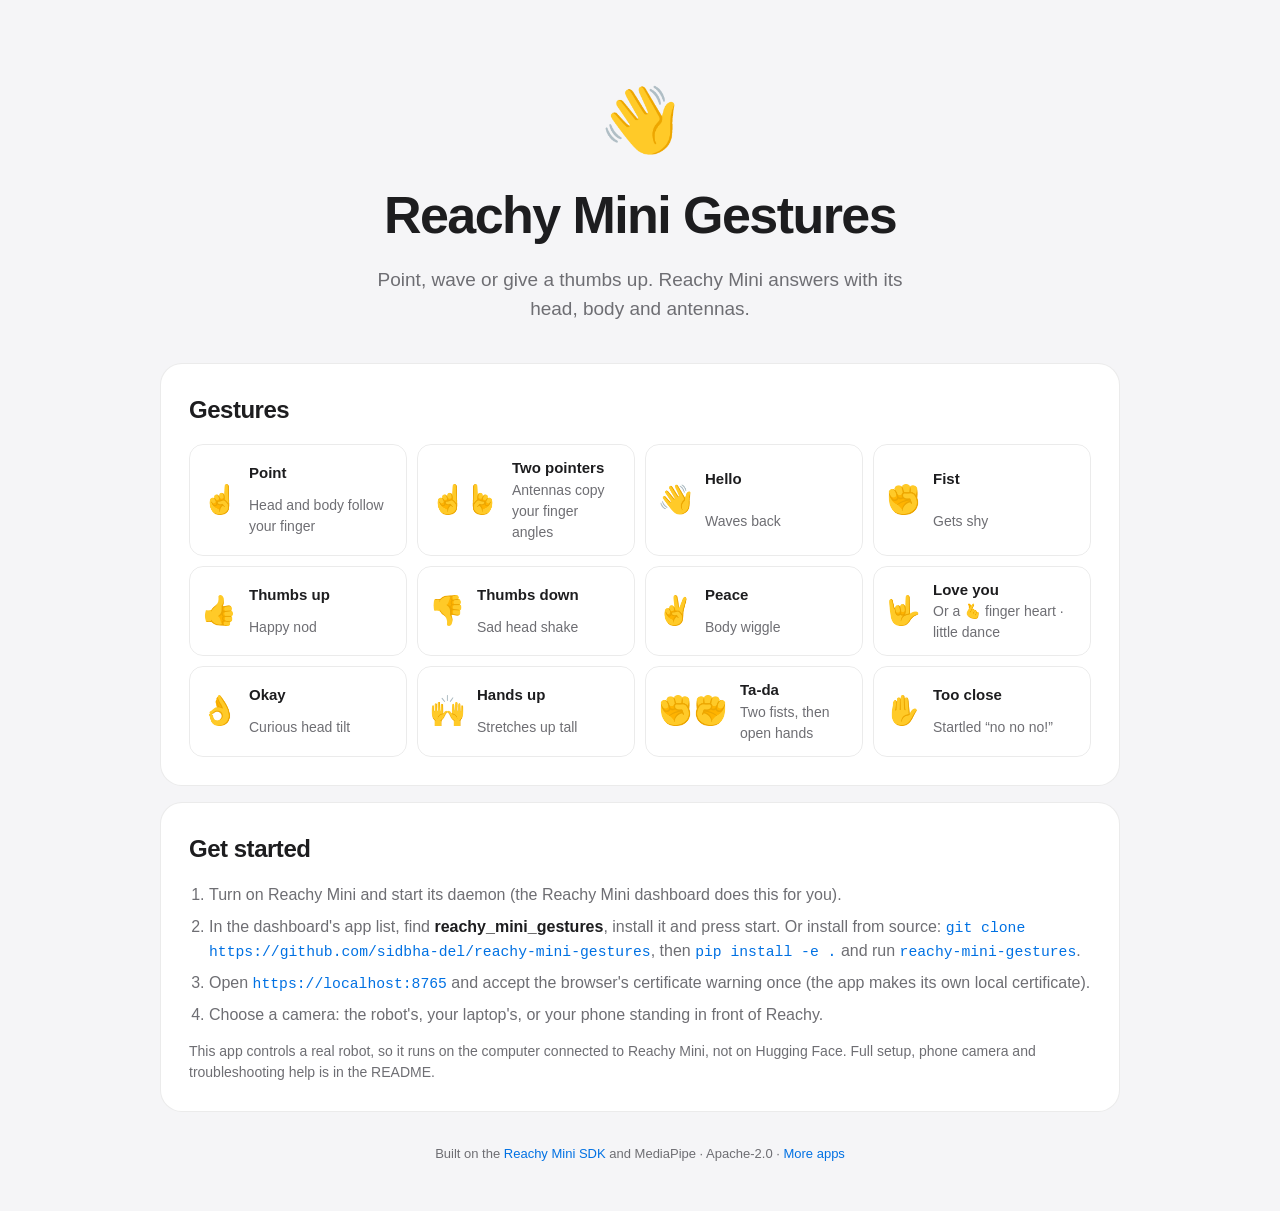
==== index.html @ 5541a3ae "Reachy Mini Gestures 0.2.0 Hand-gesture control for Reachy Mini with robot, laptop or phone camera. " ====
<!doctype html>
<html lang="en">
<head>
  <meta charset="utf-8" />
  <meta name="viewport" content="width=device-width, initial-scale=1" />
  <title>Reachy Mini Gestures</title>
  <link rel="stylesheet" href="style.css" />
</head>
<body>
  <header class="hero">
    <div class="app-icon" aria-hidden="true">👋</div>
    <h1>Reachy Mini Gestures</h1>
    <p class="tagline">Point, wave or give a thumbs up. Reachy Mini answers with its head, body and antennas.</p>
  </header>

  <main class="container">
    <section class="card">
      <h2>Gestures</h2>
      <ul class="gestures">
        <li><span>☝️</span><b>Point</b>Head and body follow your finger</li>
        <li><span class="pair">☝️<i>☝️</i></span><b>Two pointers</b>Antennas copy your finger angles</li>
        <li><span>👋</span><b>Hello</b>Waves back</li>
        <li><span>✊</span><b>Fist</b>Gets shy</li>
        <li><span>👍</span><b>Thumbs up</b>Happy nod</li>
        <li><span>👎</span><b>Thumbs down</b>Sad head shake</li>
        <li><span>✌️</span><b>Peace</b>Body wiggle</li>
        <li><span>🤟</span><b>Love you</b>Or a 🫰 finger heart · little dance</li>
        <li><span>👌</span><b>Okay</b>Curious head tilt</li>
        <li><span>🙌</span><b>Hands up</b>Stretches up tall</li>
        <li><span class="pair">✊<i>✊</i></span><b>Ta-da</b>Two fists, then open hands</li>
        <li><span>✋</span><b>Too close</b>Startled “no no no!”</li>
      </ul>
    </section>

    <section class="card">
      <h2>Get started</h2>
      <ol class="steps">
        <li>Turn on Reachy Mini and start its daemon (the Reachy Mini dashboard does this for you).</li>
        <li>In the dashboard's app list, find <b>reachy_mini_gestures</b>, install it and press start.
          Or install from source: <code>git clone https://github.com/sidbha-del/reachy-mini-gestures</code>, then <code>pip install -e .</code> and run <code>reachy-mini-gestures</code>.</li>
        <li>Open <code>https://localhost:8765</code> and accept the browser's certificate warning once (the app makes its own local certificate).</li>
        <li>Choose a camera: the robot's, your laptop's, or your phone standing in front of Reachy.</li>
      </ol>
      <p class="note">This app controls a real robot, so it runs on the computer connected to Reachy Mini, not on Hugging Face. Full setup, phone camera and troubleshooting help is in the README.</p>
    </section>
  </main>

  <footer class="footer">
    Built on the <a href="https://github.com/pollen-robotics/reachy_mini" target="_blank" rel="noopener">Reachy Mini SDK</a>
    and MediaPipe · Apache-2.0 ·
    <a href="https://huggingface.co/spaces/pollen-robotics/reachy-mini-landing-page#apps" target="_blank" rel="noopener">More apps</a>
  </footer>
</body>
</html>
---- style.css ----
* { margin: 0; padding: 0; box-sizing: border-box; }

:root {
  --bg: #f5f5f7;
  --card: #ffffff;
  --text: #1d1d1f;
  --muted: #6e6e73;
  --accent: #0071e3;
  --stroke: rgba(0, 0, 0, 0.08);
}

@media (prefers-color-scheme: dark) {
  :root { --bg: #000; --card: #1c1c1e; --text: #f5f5f7; --muted: #a1a1a6; --accent: #0a84ff; --stroke: rgba(255, 255, 255, 0.1); }
}

body {
  font-family: -apple-system, BlinkMacSystemFont, "SF Pro Text", "Segoe UI", Roboto, sans-serif;
  line-height: 1.5;
  color: var(--text);
  background: var(--bg);
  padding-inline: 16px;
  -webkit-font-smoothing: antialiased;
}

.hero { max-width: 760px; margin: 0 auto; padding: 72px 0 40px; text-align: center; }
.app-icon { font-size: 64px; }
.hero h1 { margin-top: 8px; font-size: clamp(32px, 6vw, 52px); font-weight: 700; letter-spacing: -0.03em; }
.tagline { margin: 12px auto 0; max-width: 560px; font-size: 19px; color: var(--muted); }

.container { max-width: 960px; margin: 0 auto; display: grid; gap: 16px; }
.card { background: var(--card); border: 1px solid var(--stroke); border-radius: 22px; padding: 28px; }
.card h2 { font-size: 24px; letter-spacing: -0.02em; margin-bottom: 16px; }

.gestures { list-style: none; display: grid; grid-template-columns: repeat(auto-fill, minmax(200px, 1fr)); gap: 10px; }
.gestures li { display: grid; grid-template-columns: auto 1fr; column-gap: 12px; align-items: center; padding: 12px; border-radius: 14px; border: 1px solid var(--stroke); color: var(--muted); font-size: 14px; }
.gestures li span { grid-row: span 2; font-size: 28px; }
.gestures li b { color: var(--text); font-size: 15px; }
.pair i { display: inline-block; font-style: normal; transform: scaleX(-1); }

.steps { padding-left: 20px; display: grid; gap: 8px; color: var(--muted); }
.steps b { color: var(--text); }
.note { margin-top: 14px; font-size: 14px; color: var(--muted); }
code { word-break: break-word; font-family: "SF Mono", ui-monospace, Menlo, Consolas, monospace; font-size: 0.92em; color: var(--accent); }

.footer { max-width: 960px; margin: 0 auto; padding: 32px 0 48px; text-align: center; font-size: 13px; color: var(--muted); }
.footer a { color: var(--accent); text-decoration: none; }
.footer a:hover { text-decoration: underline; }
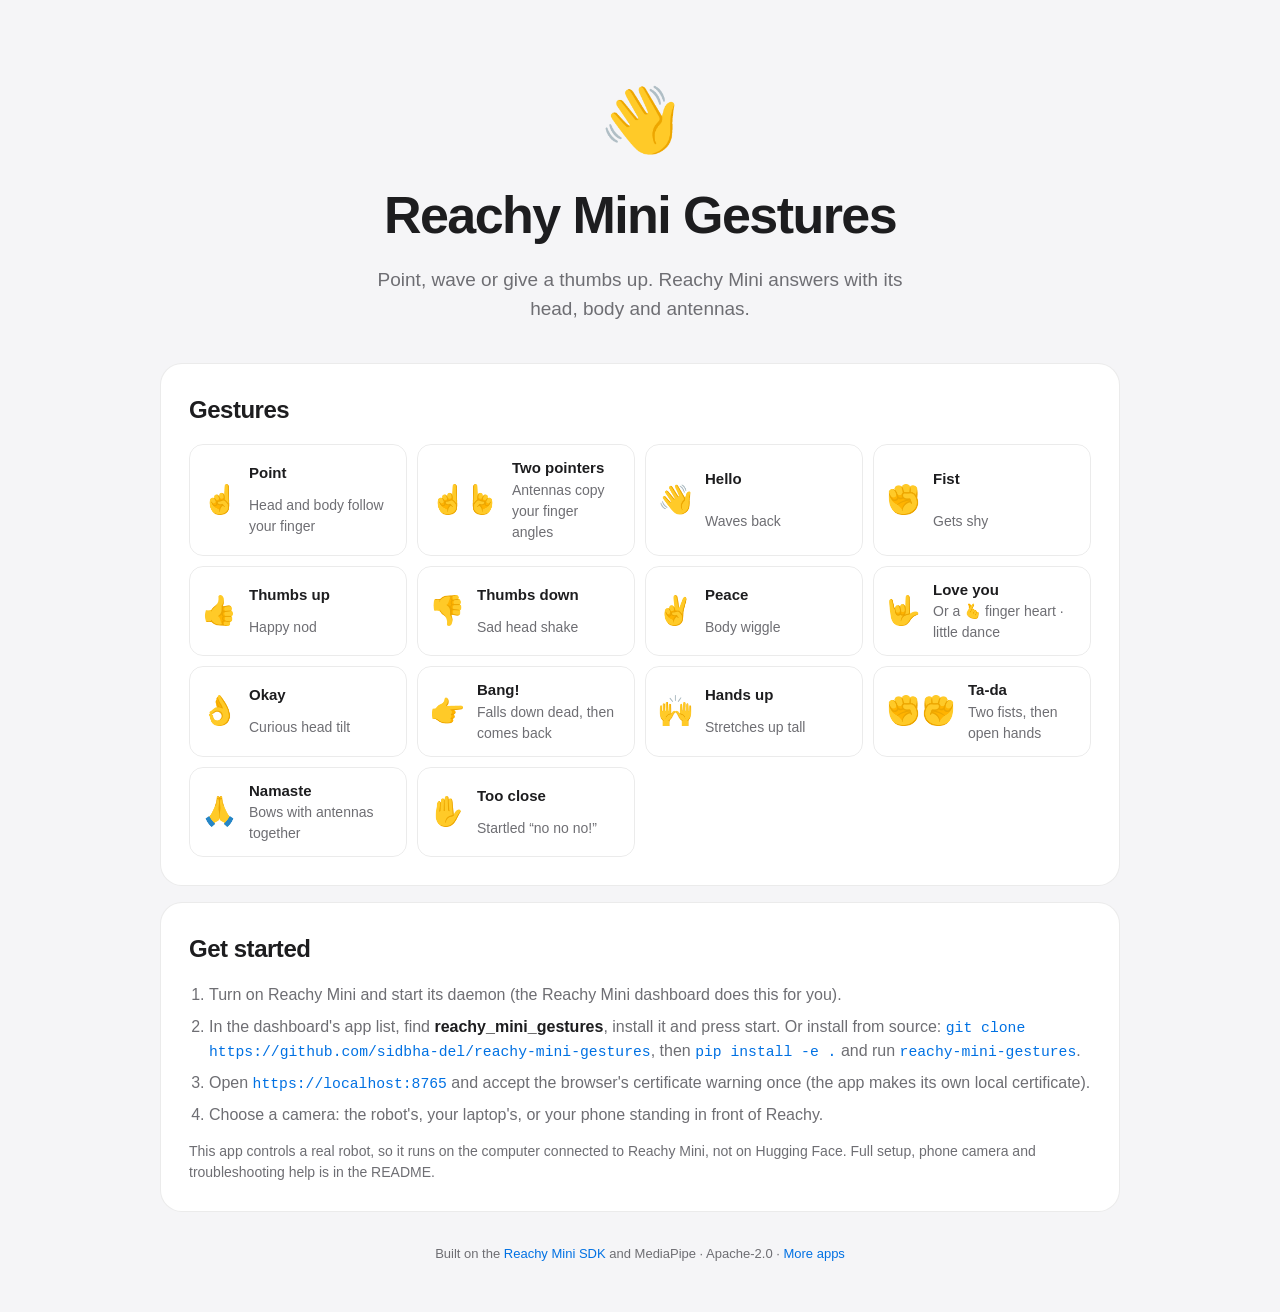
==== commit 15e50835: "Add Bang! finger gun (falls dead) and Namaste (bow, antennas together) Co-Authored-By: Claude Opus 5" ====
--- a/index.html
+++ b/index.html
@@ -26,8 +26,10 @@
         <li><span>✌️</span><b>Peace</b>Body wiggle</li>
         <li><span>🤟</span><b>Love you</b>Or a 🫰 finger heart · little dance</li>
         <li><span>👌</span><b>Okay</b>Curious head tilt</li>
+        <li><span>👉</span><b>Bang!</b>Falls down dead, then comes back</li>
         <li><span>🙌</span><b>Hands up</b>Stretches up tall</li>
         <li><span class="pair">✊<i>✊</i></span><b>Ta-da</b>Two fists, then open hands</li>
+        <li><span>🙏</span><b>Namaste</b>Bows with antennas together</li>
         <li><span>✋</span><b>Too close</b>Startled “no no no!”</li>
       </ul>
     </section>
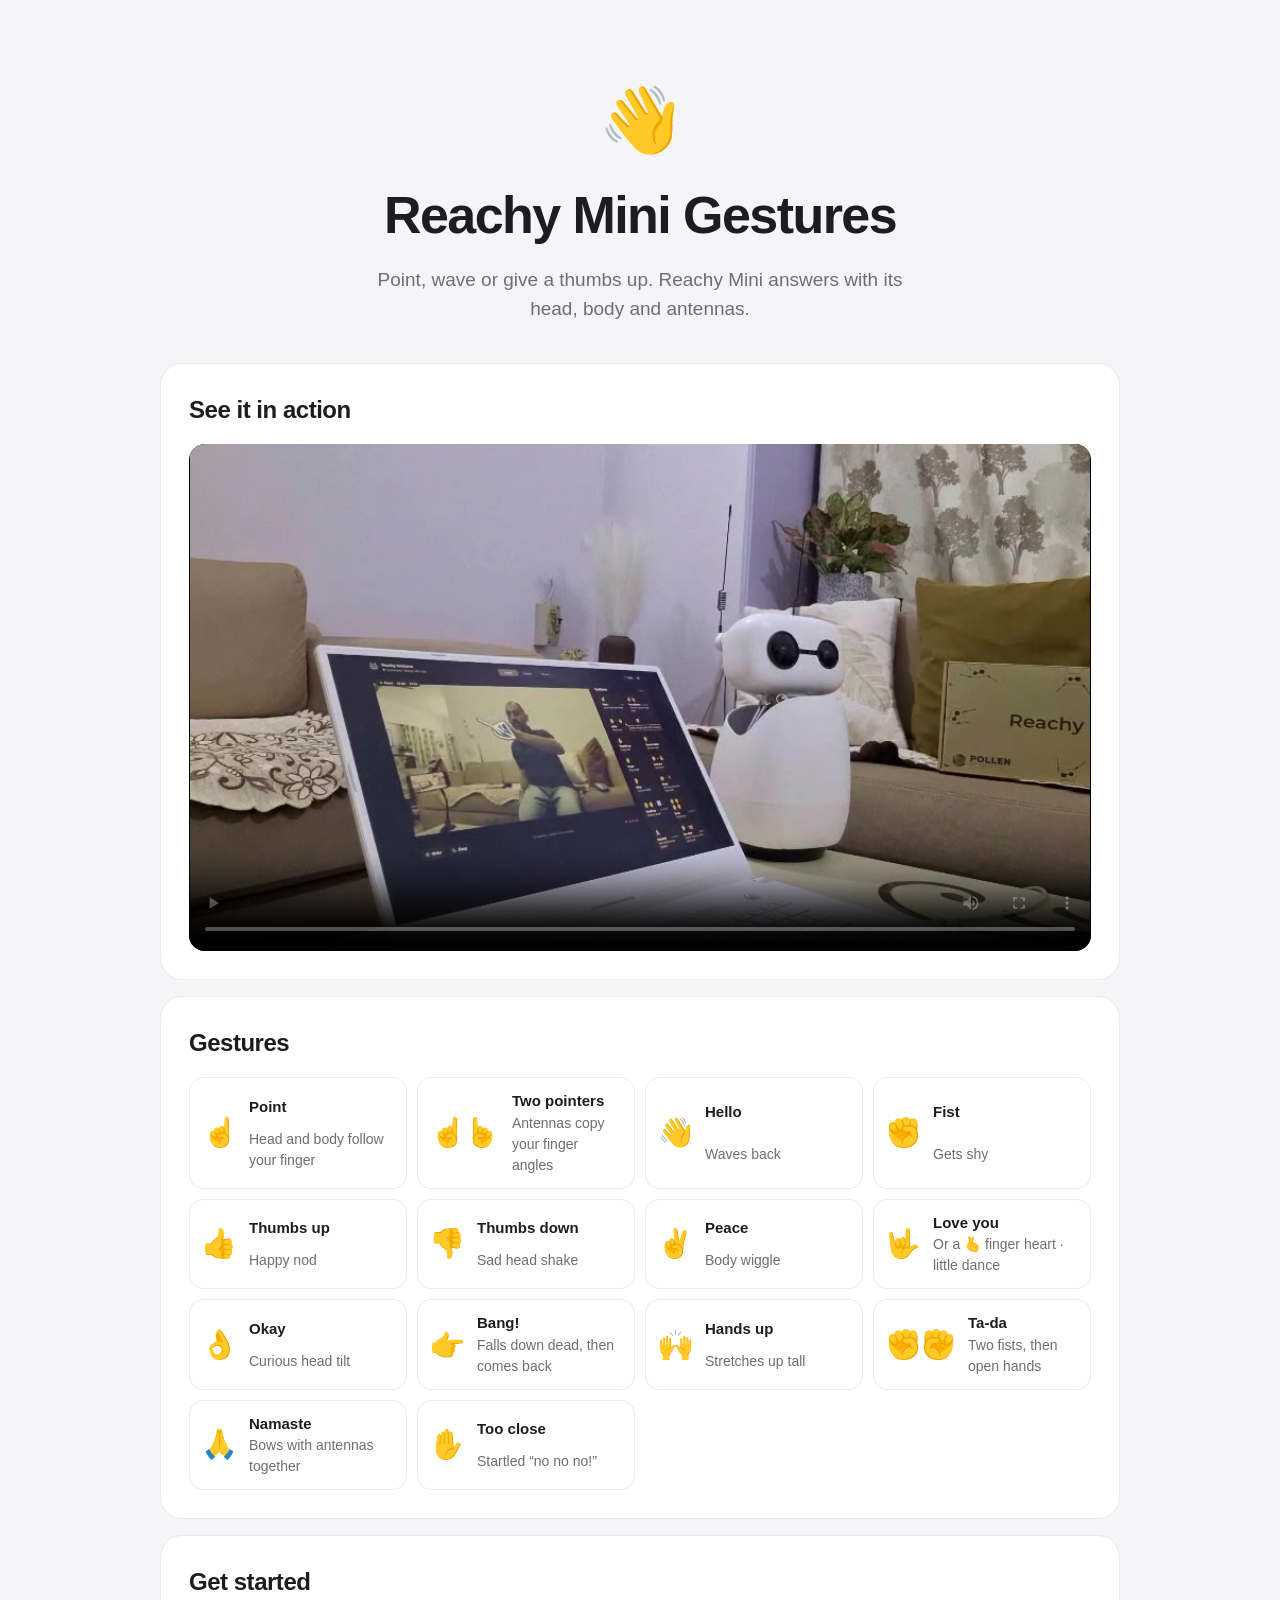
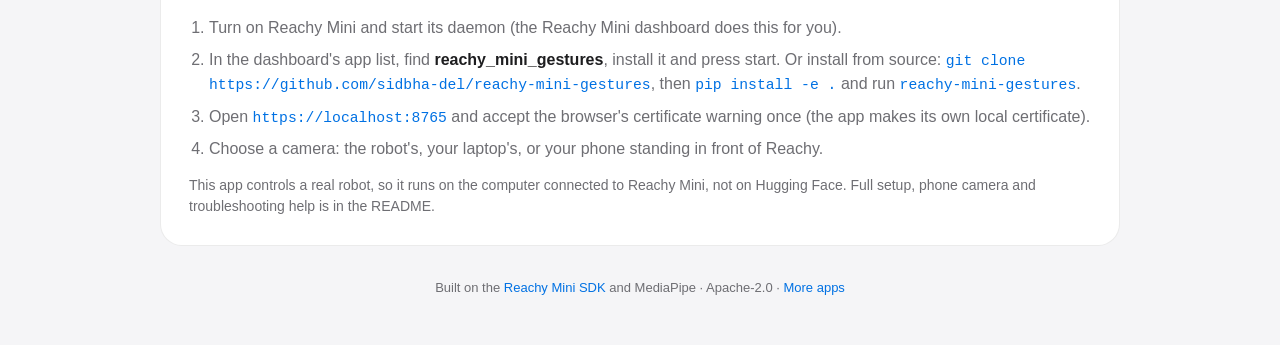
==== commit 1d6e8bf7: "Add demo video to the README and the landing page Co-Authored-By: Claude Opus 5 <noreply@anthropic.c" ====
--- a/index.html
+++ b/index.html
@@ -14,6 +14,14 @@
   </header>
 
   <main class="container">
+    <section class="card demo">
+      <h2>See it in action</h2>
+      <video controls playsinline preload="metadata" poster="media/demo-poster.jpg">
+        <source src="media/demo.mp4" type="video/mp4" />
+        Your browser can't play this video. <a href="media/demo.mp4">Download the demo</a>.
+      </video>
+    </section>
+
     <section class="card">
       <h2>Gestures</h2>
       <ul class="gestures">
--- a/style.css
+++ b/style.css
@@ -29,6 +29,7 @@
 
 .container { max-width: 960px; margin: 0 auto; display: grid; gap: 16px; }
 .card { background: var(--card); border: 1px solid var(--stroke); border-radius: 22px; padding: 28px; }
+.demo video { display: block; width: 100%; max-width: 100%; aspect-ratio: 16 / 9; border-radius: 16px; background: #000; }
 .card h2 { font-size: 24px; letter-spacing: -0.02em; margin-bottom: 16px; }
 
 .gestures { list-style: none; display: grid; grid-template-columns: repeat(auto-fill, minmax(200px, 1fr)); gap: 10px; }
